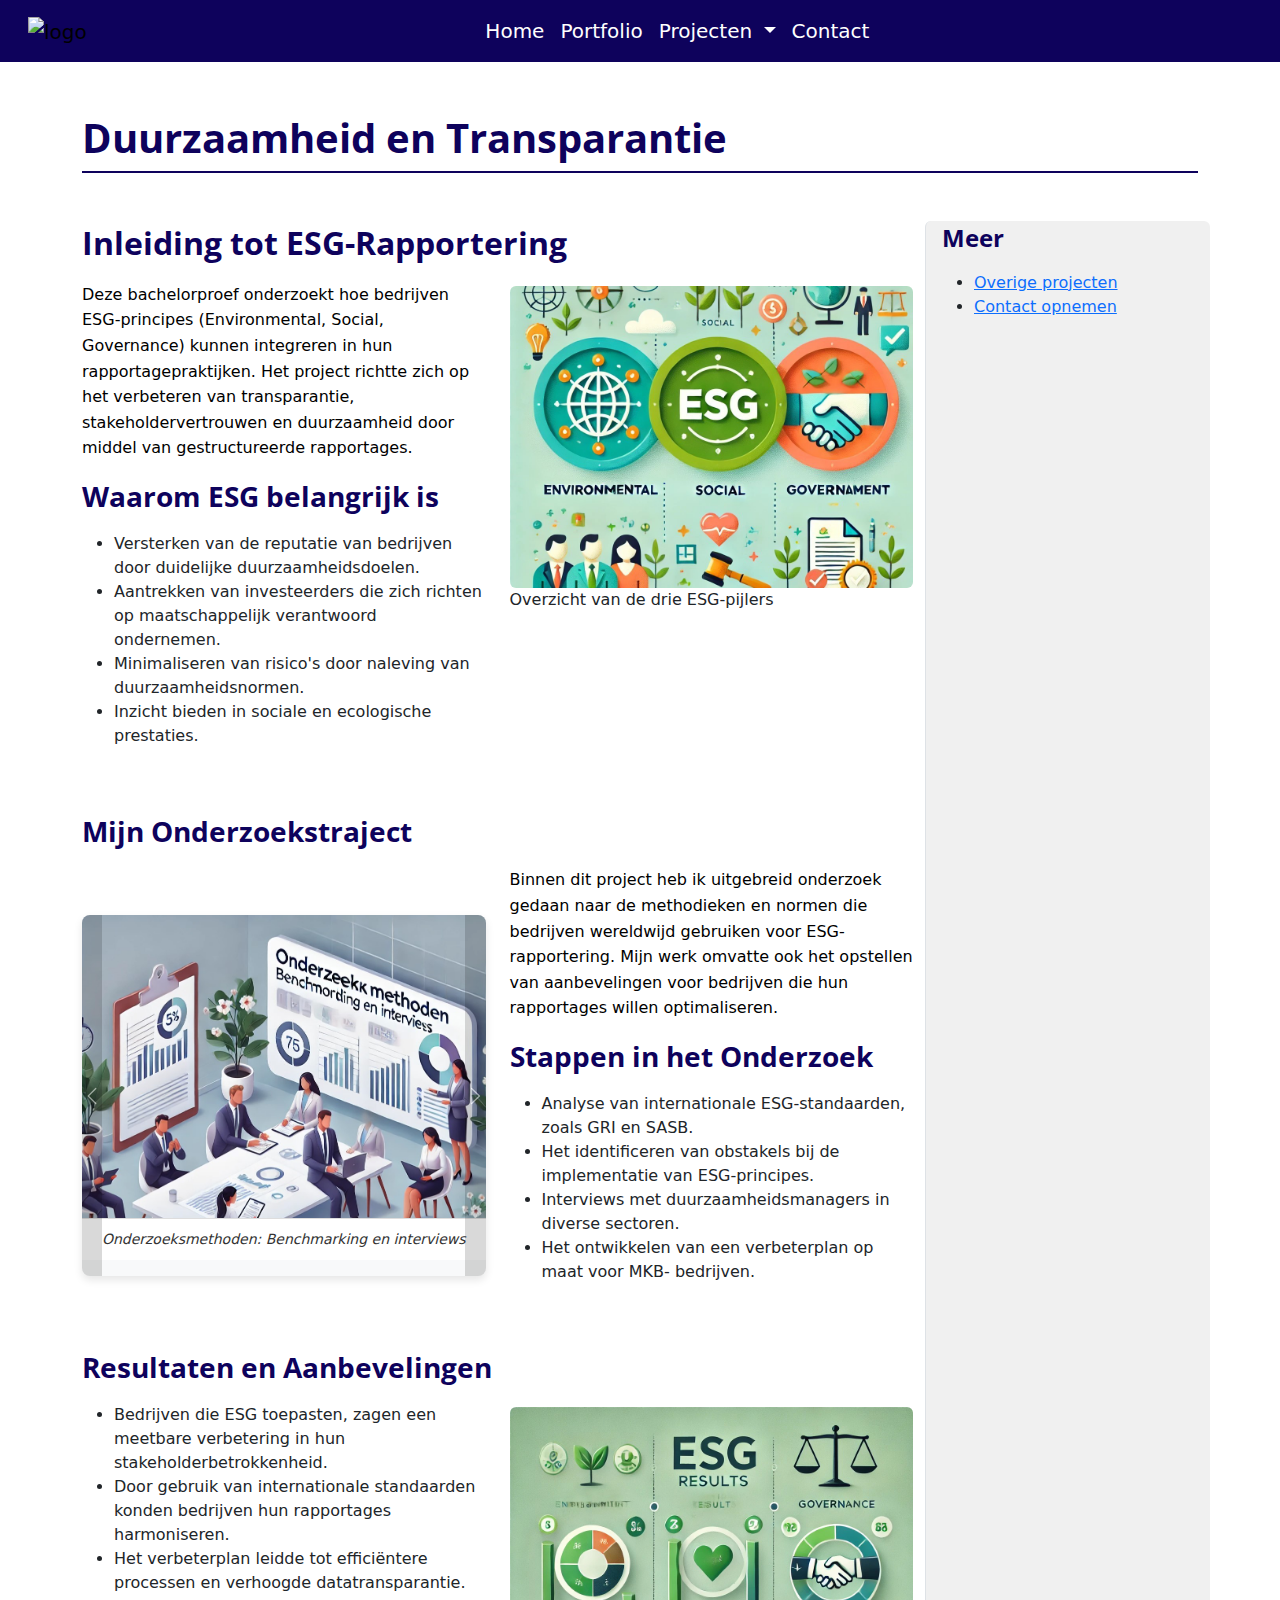
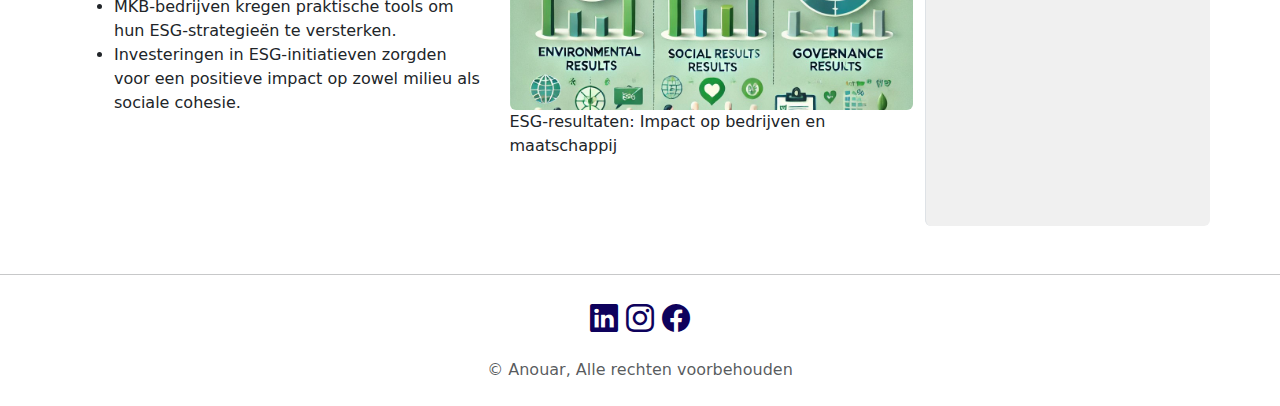
==== bachelorproef.html @ be313933 "veel aanpassingen" ====
<!DOCTYPE html>
<html lang="nl-be">
  <head>
    <meta charset="UTF-8" />
    <meta name="viewport" content="width=device-width, initial-scale=1.0" />
    <title>bachelorproef</title>
    <link
      href="https://cdn.jsdelivr.net/npm/bootstrap@5.3.3/dist/css/bootstrap.min.css"
      rel="stylesheet"
    />
    <link
      href="https://fonts.googleapis.com/css2?family=Open+Sans:ital,wght@0,300..800&display=swap"
      rel="stylesheet"
    />
    <link
      rel="stylesheet"
      href="https://cdn.jsdelivr.net/npm/bootstrap-icons@1.11.3/font/bootstrap-icons.min.css"
    />
    <link
      rel="stylesheet"
      href="https://unpkg.com/leaflet@1.9.4/dist/leaflet.css"
      integrity="sha256-p4NxAoJBhIIN+hmNHrzRCf9tD/miZyoHS5obTRR9BMY="
      crossorigin=""
    />
    <script
      src="https://unpkg.com/leaflet@1.9.4/dist/leaflet.js"
      integrity="sha256-20nQCchB9co0qIjJZRGuk2/Z9VM+kNiyxNV1lvTlZBo="
      crossorigin=""
    ></script>

    <script src="https://cdn.jsdelivr.net/npm/bootstrap@5.3.3/dist/js/bootstrap.bundle.min.js"></script>
    <script src="js/script.js" defer></script>
    <link rel="stylesheet" href="css/style.css" />
  </head>
  <body>
    <nav class="navbar navbar-expand-lg">
      <div class="container-fluid d-flex justify-content-center">
        <a class="navbar-brand" href="index.html">
          <img
            src="assets/images/logo.svg"
            alt="logo"
            width="100"
            height="100"
          />
        </a>
        <button
          class="navbar-toggler"
          type="button"
          data-bs-toggle="collapse"
          data-bs-target="#navbarSupportedContent"
          aria-controls="navbarSupportedContent"
          aria-expanded="false"
          aria-label="Toggle navigation"
        >
          <span class="navbar-toggler-icon"></span>
        </button>

        <div
          class="collapse navbar-collapse justify-content-center"
          id="navbarSupportedContent"
        >
          <ul class="navbar-nav mb-2 mb-lg-0">
            <li class="nav-item">
              <a class="nav-link" aria-current="page" href="index.html">Home</a>
            </li>
            <li class="nav-item">
              <a class="nav-link" href="/portfolio.html">Portfolio</a>
            </li>
            <li class="nav-item dropdown">
              <a
                class="nav-link dropdown-toggle"
                href="#"
                role="button"
                data-bs-toggle="dropdown"
                aria-expanded="false"
              >
                Projecten
              </a>
              <ul class="dropdown-menu">
                <li>
                  <a class="dropdown-item" href="/projecten.html"
                    >Alle projecten</a
                  >
                </li>
                <li><hr class="dropdown-divider" /></li>
                <li>
                  <a class="dropdown-item" href="/Gestructureerd bekabelen.html"
                    >Gestructureerd bekabelen</a
                  >
                </li>
                <li>
                  <a class="dropdown-item" href="/bachelorproef.html"
                    >Bachelorproef</a
                  >
                </li>
                <li>
                  <a class="dropdown-item" href="marktonderzoek.html"
                    >Marktonderzoek</a
                  >
                </li>
                <li><a class="dropdown-item" href="stage.html">Stage</a></li>
                <li><a class="dropdown-item" href="#">Project 5</a></li>
                <li><a class="dropdown-item" href="#">Project 6</a></li>
              </ul>
            </li>
            <li class="nav-item">
              <a class="nav-link" href="/contact.html">Contact</a>
            </li>
          </ul>
        </div>
      </div>
    </nav>

    <header class="container my-5">
      <h1 class="mb-4">Duurzaamheid en Transparantie</h1>
    </header>

    <div class="container my-5">
      <div class="row">
        <main class="col-md-9">
          <!-- Introductie -->
          <section id="projecten-inhoud" class="mb-5">
            <article>
              <h2>Inleiding tot ESG-Rapportering</h2>

              <div class="row">
                <div class="col-md-6">
                  <p>
                    Deze bachelorproef onderzoekt hoe bedrijven ESG-principes
                    (Environmental, Social, Governance) kunnen integreren in hun
                    rapportagepraktijken. Het project richtte zich op het
                    verbeteren van transparantie, stakeholdervertrouwen en
                    duurzaamheid door middel van gestructureerde rapportages.
                  </p>
                  <section>
                    <article>
                      <h3>Waarom ESG belangrijk is</h3>

                      <ul>
                        <li>
                          Versterken van de reputatie van bedrijven door
                          duidelijke duurzaamheidsdoelen.
                        </li>
                        <li>
                          Aantrekken van investeerders die zich richten op
                          maatschappelijk verantwoord ondernemen.
                        </li>
                        <li>
                          Minimaliseren van risico's door naleving van
                          duurzaamheidsnormen.
                        </li>
                        <li>
                          Inzicht bieden in sociale en ecologische prestaties.
                        </li>
                      </ul>
                    </article>
                  </section>
                </div>
                <figure class="col-md-6 py-1">
                  <img
                    src="/assets/images/esg.jpg"
                    alt="ESG Introductie"
                    class="img-fluid"
                    title="ESG Introductie"
                  />
                  <figcaption>Overzicht van de drie ESG-pijlers</figcaption>
                </figure>
              </div>
            </article>
          </section>

          <!-- Mijn Onderzoek -->
          <section class="mb-5">
            <article>
              <header>
                <h3>Mijn Onderzoekstraject</h3>
              </header>
              <div class="row">
                <div class="col-md-6 order-md-2">
                  <p>
                    Binnen dit project heb ik uitgebreid onderzoek gedaan naar
                    de methodieken en normen die bedrijven wereldwijd gebruiken
                    voor ESG-rapportering. Mijn werk omvatte ook het opstellen
                    van aanbevelingen voor bedrijven die hun rapportages willen
                    optimaliseren.
                  </p>
                  <section>
                    <article>
                      <h3>Stappen in het Onderzoek</h3>

                      <ul>
                        <li>
                          Analyse van internationale ESG-standaarden, zoals GRI
                          en SASB.
                        </li>
                        <li>
                          Het identificeren van obstakels bij de implementatie
                          van ESG-principes.
                        </li>
                        <li>
                          Interviews met duurzaamheidsmanagers in diverse
                          sectoren.
                        </li>
                        <li>
                          Het ontwikkelen van een verbeterplan op maat voor MKB-
                          bedrijven.
                        </li>
                      </ul>
                    </article>
                  </section>
                </div>
                <div class="col-md-6">
                  <section
                    id="projectCarousel"
                    class="carousel slide mt-5"
                    data-bs-ride="carousel"
                  >
                    <div class="carousel-inner">
                      <figure class="carousel-item active">
                        <img
                          src="/assets/images/interviews.jpg"
                          class="d-block w-100"
                          alt="Onderzoeksmethoden"
                        />
                        <figcaption>
                          Onderzoeksmethoden: Benchmarking en interviews
                        </figcaption>
                      </figure>
                      <figure class="carousel-item">
                        <img
                          src="/assets/images/Analyse.jpg"
                          class="d-block w-100"
                          alt="ESG Analyse"
                        />
                        <figcaption>
                          Resultaatanalyse van ESG-rapporten in de praktijk
                        </figcaption>
                      </figure>
                      <figure class="carousel-item">
                        <img
                          src="/assets/images/richtlijnen.jpg"
                          class="d-block w-100"
                          alt="ESG Richtlijnen"
                        />
                        <figcaption>
                          Ontwerp van richtlijnen voor MKB-bedrijven
                        </figcaption>
                      </figure>
                    </div>
                    <button
                      class="carousel-control-prev"
                      type="button"
                      data-bs-target="#projectCarousel"
                      data-bs-slide="prev"
                    >
                      <span
                        class="carousel-control-prev-icon"
                        aria-hidden="true"
                      ></span>
                      <span class="visually-hidden">Vorige</span>
                    </button>
                    <button
                      class="carousel-control-next"
                      type="button"
                      data-bs-target="#projectCarousel"
                      data-bs-slide="next"
                    >
                      <span
                        class="carousel-control-next-icon"
                        aria-hidden="true"
                      ></span>
                      <span class="visually-hidden">Volgende</span>
                    </button>
                  </section>
                </div>
              </div>
            </article>
          </section>

          <!-- Resultaten en Aanbevelingen -->
          <section id="projecten-inhoud" class="mb-5">
            <article>
              <h3>Resultaten en Aanbevelingen</h3>

              <div class="row">
                <div class="col-md-6">
                  <ul>
                    <li>
                      Bedrijven die ESG toepasten, zagen een meetbare
                      verbetering in hun stakeholderbetrokkenheid.
                    </li>
                    <li>
                      Door gebruik van internationale standaarden konden
                      bedrijven hun rapportages harmoniseren.
                    </li>
                    <li>
                      Het verbeterplan leidde tot efficiëntere processen en
                      verhoogde datatransparantie.
                    </li>
                    <li>
                      MKB-bedrijven kregen praktische tools om hun
                      ESG-strategieën te versterken.
                    </li>
                    <li>
                      Investeringen in ESG-initiatieven zorgden voor een
                      positieve impact op zowel milieu als sociale cohesie.
                    </li>
                  </ul>
                </div>
                <figure class="col-md-6 py-1">
                  <img
                    src="/assets/images/esg-resultaten.jpg"
                    alt="ESG Resultaten"
                    class="img-fluid"
                  />
                  <figcaption>
                    ESG-resultaten: Impact op bedrijven en maatschappij
                  </figcaption>
                </figure>
              </div>
            </article>
          </section>
        </main>

        <aside class="col-md-3 border-start text-left ps-3">
          <h4>Meer</h4>
          <section class="mt-3">
            <ul>
              <li><a href="/projecten.html">Overige projecten</a></li>
              <li><a href="contact.html">Contact opnemen</a></li>
            </ul>
          </section>
        </aside>
      </div>
    </div>

    <hr />

    <footer class="py-2">
      <ul class="nav justify-content-center mb-3">
        <li class="list-inline-item">
          <a href="https://www.linkedin.com" target="_blank">
            <i class="bi bi-linkedin blauwgrijs fs-3"></i>
          </a>
        </li>
        <li class="list-inline-item">
          <a href="https://www.instagram.com" target="_blank">
            <i class="bi bi-instagram blauwgrijs fs-3"></i>
          </a>
        </li>
        <li class="list-inline-item">
          <a href="https://www.facebook.com" target="_blank">
            <i class="bi bi-facebook blauwgrijs fs-3"></i>
          </a>
        </li>
      </ul>

      <p class="text-center text-body-secondary">
        © <span id="year"></span> Anouar, Alle rechten voorbehouden
      </p>
    </footer>
  </body>
</html>
---- css/style.css ----
/* Algemene stijl voor de navigatiebalk */
.navbar {
  background-color: #0e025c;
  position: sticky;
  top: 0;
  z-index: 2000;
  padding: 0.5rem 1rem;
}

/* Stijl voor navigatielinks */
.navbar .nav-link {
  color: #ffffff;
  padding: 0.5rem 1rem;
  font-size: 1.25rem;
}

.navbar .nav-link:hover,
.navbar .nav-link:focus {
  color: #ffcc00;
  background-color: #1a087a;
  border-radius: 5px;
}

/* Stijl voor dropdown-items */
.dropdown-item {
  color: #000000;
  font-size: 1rem;
}

.dropdown-item:hover,
.dropdown-item:focus {
  background-color: #1a087a;
  color: #ffcc00;
}

/* Divider stijl in dropdown-menu */
.dropdown-divider {
  border-color: #1a087a;
  margin: 0.5rem 0;
}

/* Actieve links styling */
.navbar .nav-link.active,
.dropdown-item.active {
  color: #000000;
  background-color: #1a087a;
  border-radius: 5px;
}
/* Zorg ervoor dat de hamburger-toggler-icon wit blijft */
.navbar-toggler-icon {
  background-image: url("data:image/svg+xml,%3Csvg xmlns='http://www.w3.org/2000/svg' viewBox='0 0 30 30'%3E%3Cpath stroke='rgba(255, 255, 255, 1)' stroke-width='2' d='M4 7h22M4 15h22M4 23h22'/%3E%3C/svg%3E");
}

/* Voeg een hover-effect toe voor visuele feedback */
.navbar-toggler:hover {
  background-color: rgba(
    255,
    255,
    255,
    0.1
  ); /* Subtiele achtergrond bij hover */
}

/* Stijl voor kopteksten */
h1,
h2,
h3,
h4,
h5,
h6 {
  color: #0e025c;
  font-family: "Open Sans", sans-serif;
  font-weight: bold;
  margin-bottom: 1rem;
  line-height: 1.4;
}

h1 {
  font-size: 2.5rem;
  border-bottom: 2px solid #0e025c;
  padding-bottom: 5px;
}

/* Stijl voor aside secties */
aside {
  background-color: #f0f0f0;
  border-left: 1px solid #ddd;
  border-radius: 6px;
}

/* Stijl voor paragrafen */
p {
  font-size: 16px;
  line-height: 1.6;
  color: #000000;
  margin-bottom: 1rem;
}

/* Introductie sectie stijl */
#introductie {
  background-color: #ffffff;
  border-radius: 8px;
}
#over-mij figure img {
  border-radius: 6px;
}
#projecten-inhoud figure img {
  border-radius: 6px; /* Afgeronde hoeken */
}

/* Stijl voor knoppen */
.btn {
  background-color: #0e025c;
  border: none;
  padding: 10px 20px;
  font-size: 1rem;
  border-radius: 6px;
  transition: background-color 0.3s ease;
}

.btn:hover {
  background-color: #0b014a;
}

.btn:focus {
  background-color: #0c014e;
  outline: 2px solid #ffffff;
}

/* Stijl voor iconen */
i {
  color: #0e025c;
  transition: color 0.3s ease;
}
/* Zorg dat de iconen in de aside dezelfde kleur krijgen als de navigatiebalk */
aside i {
  color: #0e025c;
}

/* Stijl voor projecten secties */
#projecten figure,
#projecten-pagina figure {
  border: 1px solid #0c014e;
  border-radius: 8px;
  overflow: hidden;
  margin-bottom: 20px;
}

#projecten figure img,
#projecten-pagina figure img {
  display: block;
  width: 100%;
  height: auto;
}

#projecten figure figcaption,
#projecten-pagina figure figcaption {
  text-align: center;
  font-size: 0.9rem;
  color: #000000;
  padding: 10px;
}
/* Algemene styling voor de carousel */
#projectCarousel {
  position: relative;
  background-color: #f8f9fa; /* Lichte achtergrondkleur */
  border-radius: 8px; /* Ronde hoeken */
  overflow: hidden; /* Zorgt ervoor dat inhoud niet buiten het frame valt */
  box-shadow: 0 4px 8px rgba(0, 0, 0, 0.1); /* Subtiele schaduw */
}

/* Styling voor figcaption */
.carousel-item figcaption {
  padding: 10px;
  background-color: #ffffff; /* Witte achtergrond */
  color: #333; /* Donkere tekstkleur */
  font-size: 14px;
  text-align: center;
  font-style: italic; /* Optionele stijl voor onderschriften */
  border-top: 1px solid #ddd; /* Scheiding boven figcaption */
}

/* Styling voor navigatieknoppen */
.carousel-control-prev,
.carousel-control-next {
  width: 5%; /* Smalle knoppen */
  background-color: rgba(0, 0, 0, 0.3); /* Semi-transparante achtergrond */
  border: none; /* Geen rand */
  outline: none; /* Geen focusstijl */
}
@media (max-width: 768px) {
  .navbar .nav-link {
    font-size: 1rem;
  }

  #projectCarousel {
    box-shadow: none; /* Verminder schaduw op kleinere schermen */
  }
}
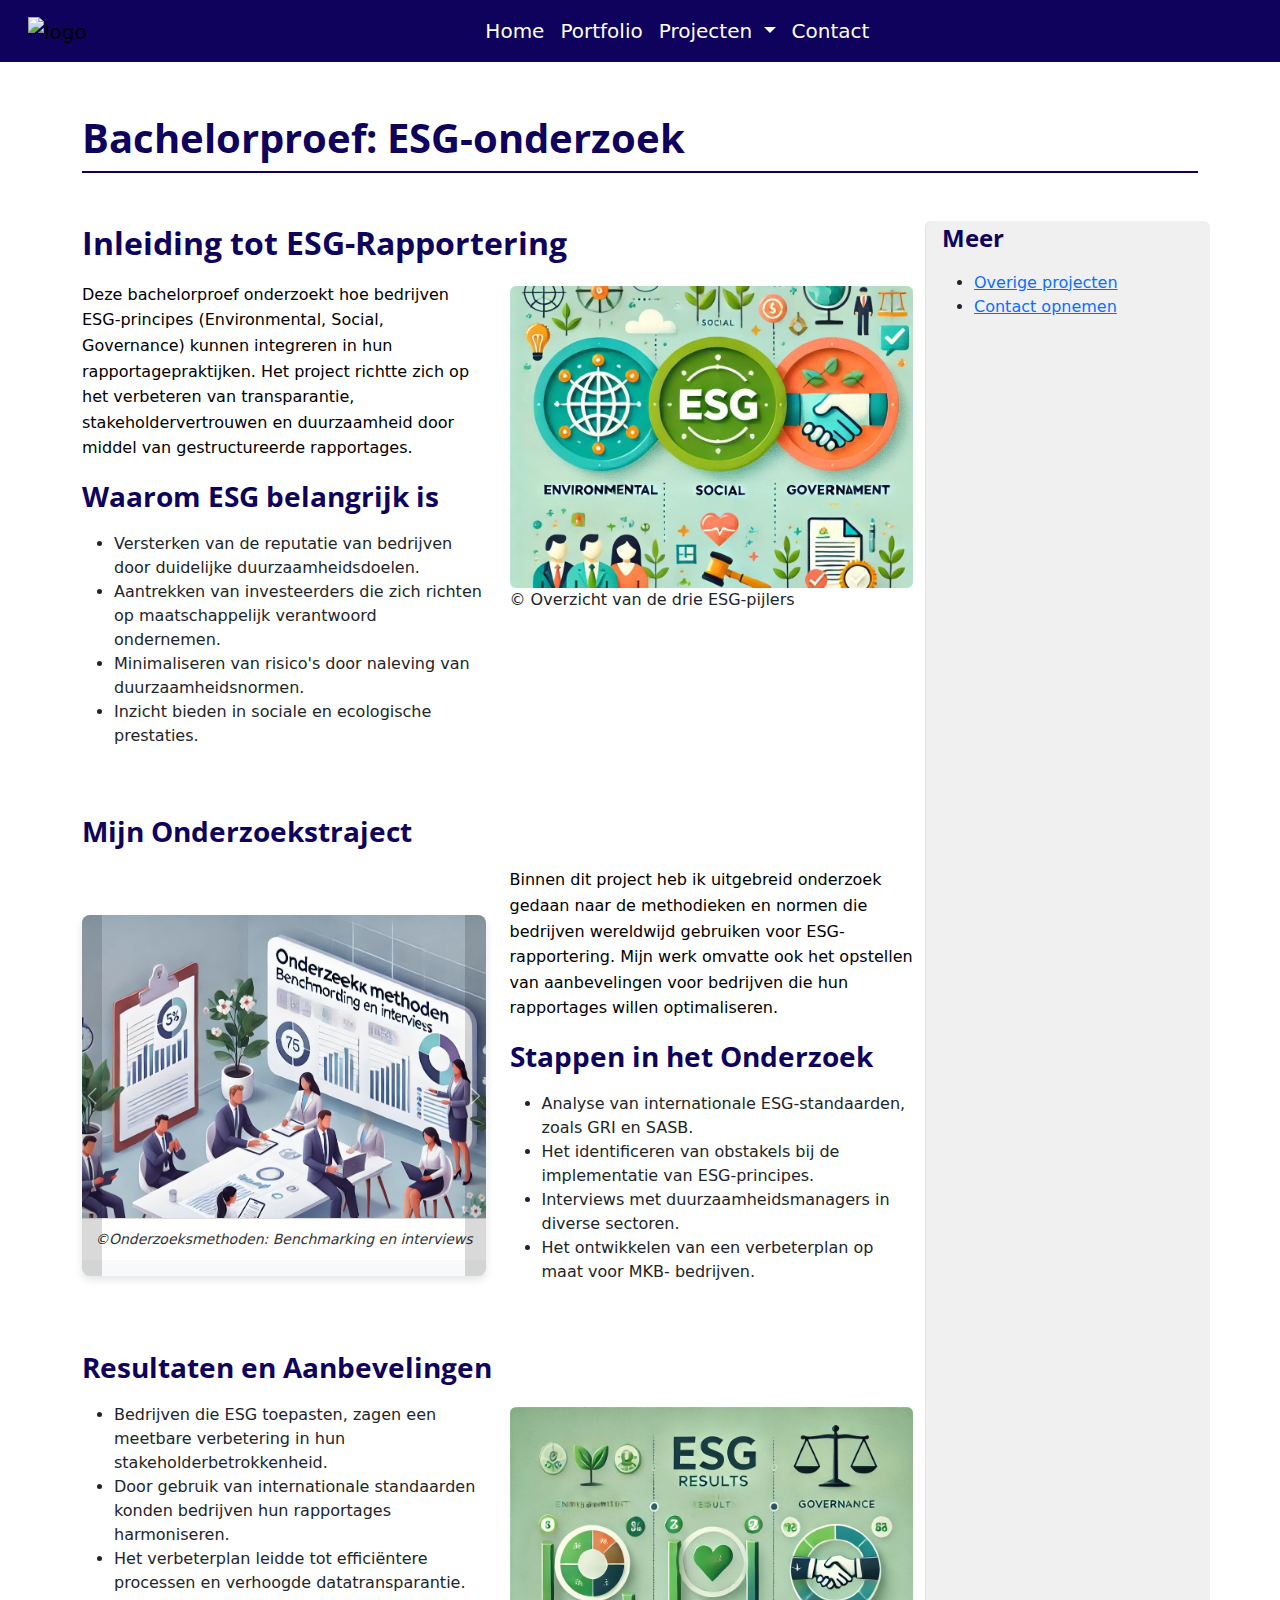
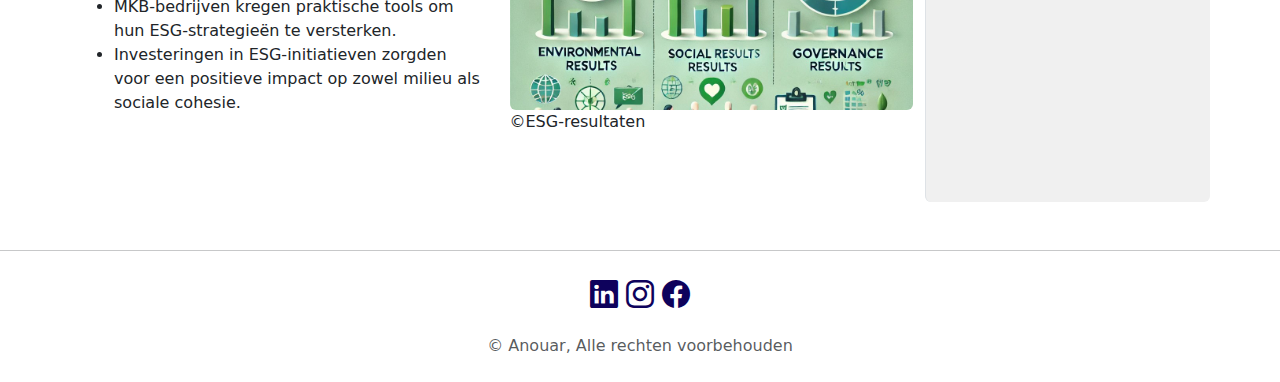
==== commit 369c5438: "hoofdletters" ====
--- a/bachelorproef.html
+++ b/bachelorproef.html
@@ -84,7 +84,7 @@
                 </li>
                 <li><hr class="dropdown-divider" /></li>
                 <li>
-                  <a class="dropdown-item" href="/Gestructureerd bekabelen.html"
+                  <a class="dropdown-item" href="/gestructureerd bekabelen.html"
                     >Gestructureerd bekabelen</a
                   >
                 </li>
@@ -112,7 +112,7 @@
     </nav>
 
     <header class="container my-5">
-      <h1 class="mb-4">Duurzaamheid en Transparantie</h1>
+      <h1 class="mb-4">Bachelorproef: ESG-onderzoek</h1>
     </header>
 
     <div class="container my-5">
@@ -163,7 +163,9 @@
                     class="img-fluid"
                     title="ESG Introductie"
                   />
-                  <figcaption>Overzicht van de drie ESG-pijlers</figcaption>
+                  <figcaption>
+                    &copy; Overzicht van de drie ESG-pijlers
+                  </figcaption>
                 </figure>
               </div>
             </article>
@@ -221,9 +223,10 @@
                           src="/assets/images/interviews.jpg"
                           class="d-block w-100"
                           alt="Onderzoeksmethoden"
+                          title="foto onderzoeksmethode"
                         />
                         <figcaption>
-                          Onderzoeksmethoden: Benchmarking en interviews
+                          &copy;Onderzoeksmethoden: Benchmarking en interviews
                         </figcaption>
                       </figure>
                       <figure class="carousel-item">
@@ -231,9 +234,11 @@
                           src="/assets/images/Analyse.jpg"
                           class="d-block w-100"
                           alt="ESG Analyse"
+                          title="foto esg analyse"
                         />
                         <figcaption>
-                          Resultaatanalyse van ESG-rapporten in de praktijk
+                          &copy;Resultaatanalyse van ESG-rapporten in de
+                          praktijk
                         </figcaption>
                       </figure>
                       <figure class="carousel-item">
@@ -243,7 +248,7 @@
                           alt="ESG Richtlijnen"
                         />
                         <figcaption>
-                          Ontwerp van richtlijnen voor MKB-bedrijven
+                          &copy;Ontwerp van richtlijnen voor MKB-bedrijven
                         </figcaption>
                       </figure>
                     </div>
@@ -312,9 +317,10 @@
                     src="/assets/images/esg-resultaten.jpg"
                     alt="ESG Resultaten"
                     class="img-fluid"
+                    title="foto esg resultaten"
                   />
                   <figcaption>
-                    ESG-resultaten: Impact op bedrijven en maatschappij
+                    &copy;ESG-resultaten
                   </figcaption>
                 </figure>
               </div>
